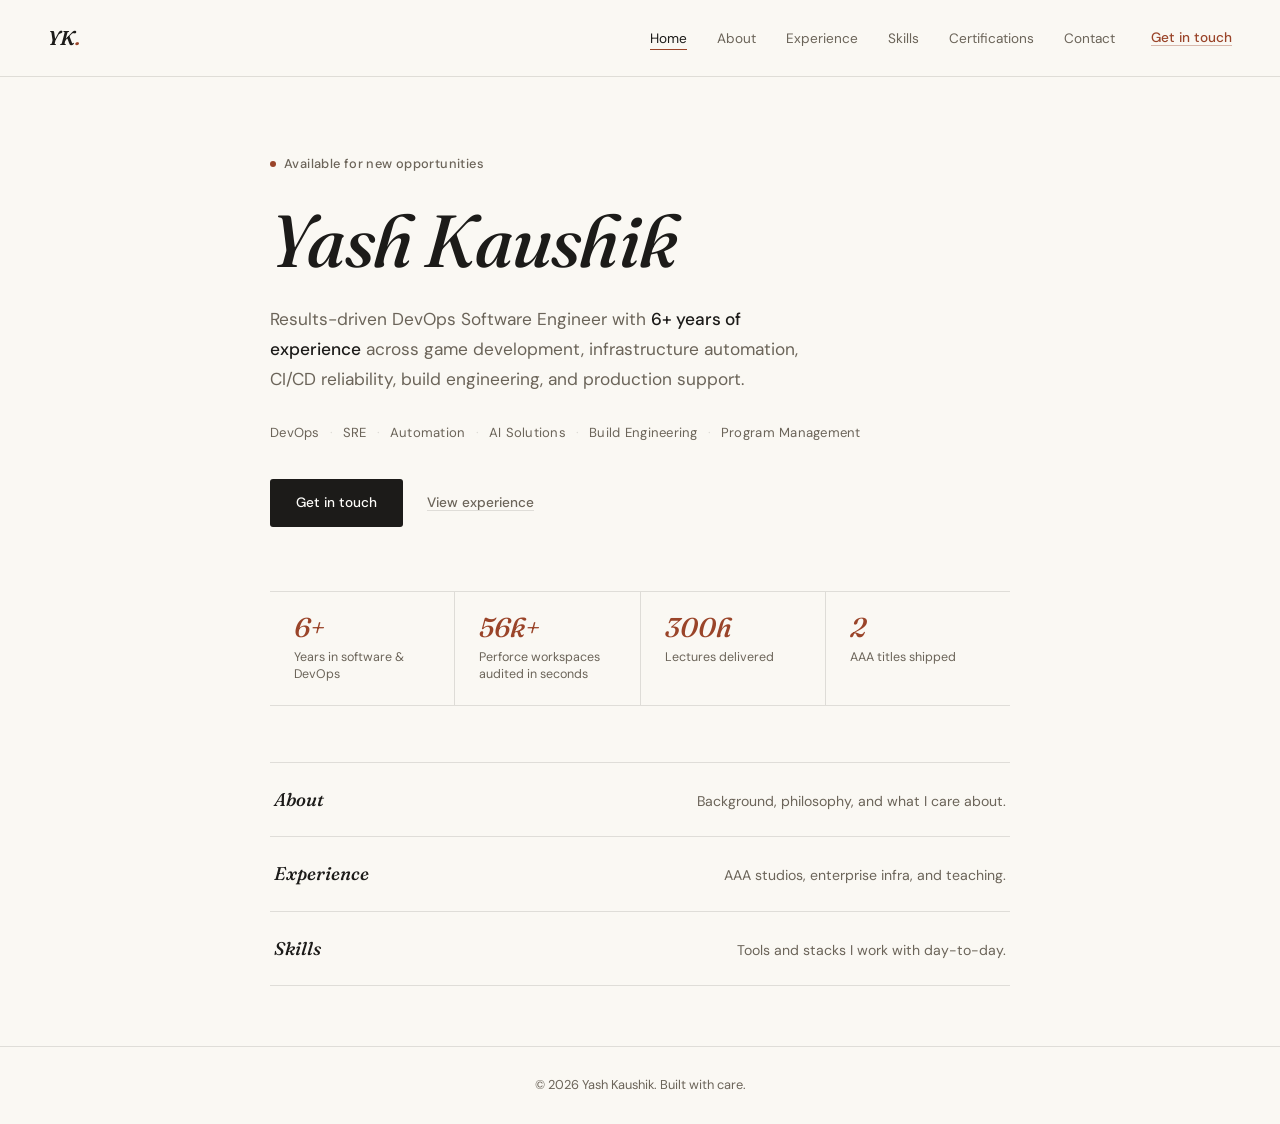
==== index.html @ f4d5ab9a "Fix broken subpage navigation on GitHub Pages Nav links used root-relative paths (/about.html), whic" ====
<!DOCTYPE html>
<html lang="en">
<head>
  <meta charset="UTF-8">
  <meta name="viewport" content="width=device-width, initial-scale=1.0">
  <title>Yash Kaushik — DevOps Software Engineer</title>
  <link rel="stylesheet" href="style.css">
</head>
<body>

  <nav>
    <a href="./" class="nav-logo">YK<span>.</span></a>
    <div class="nav-right">
      <ul class="nav-links">
        <li><a href="./" class="active">Home</a></li>
        <li><a href="about.html">About</a></li>
        <li><a href="experience.html">Experience</a></li>
        <li><a href="skills.html">Skills</a></li>
        <li><a href="certifications.html">Certifications</a></li>
        <li><a href="contact.html">Contact</a></li>
      </ul>
      <a href="contact.html" class="nav-cta">Get in touch</a>
      <button class="nav-hamburger" onclick="document.querySelector('.nav-links').classList.toggle('show')">
        <svg fill="none" viewBox="0 0 24 24" stroke-width="2"><path stroke-linecap="round" d="M4 6h16M4 12h16M4 18h16"/></svg>
      </button>
    </div>
  </nav>

  <main class="page-wrap hero">
    <div class="hero-badge">Available for new opportunities</div>

    <h1 class="hero-name">Yash Kaushik</h1>

    <p class="hero-desc">
      Results-driven DevOps Software Engineer with <strong>6+ years of experience</strong> across game development, infrastructure automation, CI/CD reliability, build engineering, and production support.
    </p>

    <div class="hero-tags">
      <span class="hero-tag">DevOps</span>
      <span class="hero-tag">SRE</span>
      <span class="hero-tag">Automation</span>
      <span class="hero-tag">AI Solutions</span>
      <span class="hero-tag">Build Engineering</span>
      <span class="hero-tag">Program Management</span>
    </div>

    <div class="hero-cta">
      <a href="contact.html" class="btn btn-primary">Get in touch</a>
      <a href="experience.html" class="btn btn-ghost">View experience</a>
    </div>

    <div class="stats-row">
      <div class="stat-card">
        <div class="stat-num">6+</div>
        <div class="stat-label">Years in software & DevOps</div>
      </div>
      <div class="stat-card">
        <div class="stat-num">56k+</div>
        <div class="stat-label">Perforce workspaces audited in seconds</div>
      </div>
      <div class="stat-card">
        <div class="stat-num">300h</div>
        <div class="stat-label">Lectures delivered</div>
      </div>
      <div class="stat-card">
        <div class="stat-num">2</div>
        <div class="stat-label">AAA titles shipped</div>
      </div>
    </div>

    <div class="section-cards">
      <a href="about.html" class="section-card">
        <h3>About</h3>
        <p>Background, philosophy, and what I care about.</p>
      </a>
      <a href="experience.html" class="section-card">
        <h3>Experience</h3>
        <p>AAA studios, enterprise infra, and teaching.</p>
      </a>
      <a href="skills.html" class="section-card">
        <h3>Skills</h3>
        <p>Tools and stacks I work with day-to-day.</p>
      </a>
    </div>
  </main>

  <footer>© 2026 Yash Kaushik. Built with care.</footer>
</body>
</html>
---- style.css ----
@import url('https://fonts.googleapis.com/css2?family=Fraunces:ital,opsz,wght@0,9..144,400;0,9..144,500;0,9..144,600;1,9..144,400;1,9..144,500&family=DM+Sans:ital,wght@0,300;0,400;0,500;1,400&display=swap');

*, *::before, *::after { box-sizing: border-box; margin: 0; padding: 0; }

:root {
  --bg: #faf8f3;
  --bg2: #fefdfa;
  --bg3: #f1efe6;
  --border: rgba(28, 25, 20, 0.12);
  --accent: #9a4429;
  --text: #1c1b19;
  --muted: #6b6459;
  --radius: 3px;
  --nav-height: 76px;
  --page-top-gap: 73px;
}

html {
  scroll-behavior: smooth;
  scroll-padding-top: calc(var(--nav-height) + 24px);
}

body {
  background: var(--bg);
  color: var(--text);
  font-family: 'DM Sans', system-ui, -apple-system, "Segoe UI", Roboto, "Helvetica Neue", Arial, sans-serif;
  font-size: 16px;
  line-height: 1.6;
  min-height: 100vh;
  display: flex;
  flex-direction: column;
  overflow-x: clip;
}

main, footer { min-width: 0; }

/* ── NAV ── */
nav {
  position: fixed;
  top: 0; left: 0; right: 0;
  z-index: 100;
  display: flex;
  justify-content: space-between;
  align-items: center;
  min-height: var(--nav-height);
  padding: 22px 48px;
  background: rgba(250, 248, 243, 0.94);
  border-bottom: 1px solid var(--border);
  backdrop-filter: blur(12px);
  -webkit-backdrop-filter: blur(12px);
}

.nav-logo {
  font-family: 'Fraunces', serif;
  font-style: italic;
  font-weight: 600;
  font-size: 1.25rem;
  color: var(--text);
  text-decoration: none;
}

.nav-logo span { color: var(--accent); }

.nav-right {
  display: flex;
  align-items: center;
  gap: 36px;
}

.nav-links {
  display: flex;
  gap: 30px;
  list-style: none;
}

.nav-links a {
  font-family: 'DM Sans', sans-serif;
  font-size: 0.85rem;
  font-weight: 400;
  color: var(--muted);
  text-decoration: none;
  padding-bottom: 2px;
  border-bottom: 1px solid transparent;
  transition: color 0.15s, border-color 0.15s;
}

.nav-links a:hover,
.nav-links a.active {
  color: var(--text);
  border-bottom-color: var(--accent);
}

.nav-cta {
  font-family: 'DM Sans', sans-serif;
  font-size: 0.85rem;
  font-weight: 500;
  color: var(--accent);
  text-decoration: underline;
  text-underline-offset: 3px;
  text-decoration-color: rgba(154,68,41,0.35);
  transition: text-decoration-color 0.15s;
}

.nav-cta:hover { text-decoration-color: var(--accent); }

.nav-hamburger {
  display: none;
  background: none;
  border: none;
  cursor: pointer;
  padding: 4px;
}

.nav-hamburger svg {
  width: 22px;
  height: 22px;
  stroke: var(--text);
}

/* ── ACCESSIBILITY ── */
a:focus-visible,
button:focus-visible {
  outline: 2px solid var(--accent);
  outline-offset: 4px;
  border-radius: var(--radius);
}

.nav-links a:focus-visible {
  color: var(--text);
  border-bottom-color: var(--accent);
}

/* ── MAIN ── */
.page-wrap {
  flex: 1;
  max-width: 820px;
  margin: 0 auto;
  padding: calc(var(--nav-height) + var(--page-top-gap)) 40px 80px;
  width: 100%;
}

.page-wrap-wide {
  max-width: 1120px;
}

/* ── SECTION LABEL ── */
.section-label {
  font-family: 'DM Sans', sans-serif;
  font-size: 0.75rem;
  font-weight: 500;
  color: var(--accent);
  letter-spacing: 0.1em;
  text-transform: uppercase;
  margin-bottom: 16px;
}

.page-heading {
  font-family: 'Fraunces', serif;
  font-size: clamp(2rem, 4vw, 2.9rem);
  font-weight: 500;
  font-style: italic;
  letter-spacing: -0.01em;
  color: var(--text);
  line-height: 1.2;
  margin-bottom: 36px;
}

.page-subheading {
  color: var(--muted);
  font-size: 1.02rem;
  line-height: 1.8;
  max-width: 620px;
  margin-bottom: 20px;
}

/* ── BUTTONS ── */
.btn {
  display: inline-flex;
  align-items: center;
  gap: 8px;
  padding: 13px 26px;
  border-radius: var(--radius);
  font-family: 'DM Sans', sans-serif;
  font-size: 0.85rem;
  font-weight: 500;
  text-decoration: none;
  transition:
    background-color 0.15s ease,
    color 0.15s ease,
    transform 0.15s ease,
    text-decoration-color 0.15s ease;
  cursor: pointer;
  border: none;
}

.btn-primary {
  background: var(--text);
  color: var(--bg2);
}

.btn-primary:hover {
  background: var(--accent);
  transform: translateY(-1px);
}

.btn-primary:active {
  transform: translateY(0);
}

.btn-ghost {
  background: transparent;
  color: var(--muted);
  padding: 13px 4px;
  text-decoration: underline;
  text-underline-offset: 3px;
  text-decoration-color: var(--border);
}

.btn-ghost:hover {
  color: var(--text);
  text-decoration-color: var(--muted);
}

/* ── HERO ── */
.hero {
  padding-top: calc(var(--nav-height) + var(--page-top-gap));
  padding-bottom: 60px;
}

.hero-badge {
  display: inline-flex;
  align-items: center;
  gap: 8px;
  font-family: 'DM Sans', sans-serif;
  font-size: 0.8rem;
  font-weight: 500;
  color: var(--muted);
  letter-spacing: 0.03em;
  margin-bottom: 28px;
}

.hero-badge::before {
  content: '';
  width: 6px;
  height: 6px;
  background: var(--accent);
  border-radius: 50%;
}

.hero-name {
  font-family: 'Fraunces', serif;
  font-style: italic;
  font-size: clamp(2.8rem, 7vw, 4.6rem);
  font-weight: 500;
  letter-spacing: -0.01em;
  color: var(--text);
  line-height: 1.05;
  margin-bottom: 24px;
}

.hero-desc {
  font-size: 1.08rem;
  color: var(--muted);
  line-height: 1.75;
  max-width: 560px;
  margin-bottom: 28px;
}

.hero-desc strong { color: var(--text); font-weight: 500; }

.hero-tags {
  display: flex;
  flex-wrap: wrap;
  align-items: center;
  gap: 0;
  margin-bottom: 36px;
  font-family: 'DM Sans', sans-serif;
  font-size: 0.82rem;
  color: var(--muted);
  letter-spacing: 0.02em;
}

.hero-tag { padding: 0; }

.hero-tag:not(:last-child)::after {
  content: '·';
  margin: 0 10px;
  color: var(--border);
}

.hero-cta {
  display: flex;
  align-items: center;
  gap: 20px;
  margin-bottom: 64px;
}

/* ── STATS ROW ── */
.stats-row {
  display: flex;
  border-top: 1px solid var(--border);
  border-bottom: 1px solid var(--border);
  margin-bottom: 56px;
}

.stat-card {
  flex: 1;
  padding: 22px 24px;
  text-align: left;
}

.stat-card:not(:last-child) { border-right: 1px solid var(--border); }

.stat-num {
  font-family: 'Fraunces', serif;
  font-style: italic;
  font-size: 1.7rem;
  font-weight: 500;
  color: var(--accent);
  line-height: 1;
}

.stat-label {
  font-size: 0.78rem;
  color: var(--muted);
  margin-top: 8px;
  line-height: 1.35;
}

/* ── SECTION CARDS (home) ── */
.section-cards {
  display: flex;
  flex-direction: column;
  border-top: 1px solid var(--border);
}

.section-card {
  display: flex;
  justify-content: space-between;
  align-items: baseline;
  gap: 24px;
  padding: 22px 4px;
  border-bottom: 1px solid var(--border);
  text-decoration: none;
  color: var(--text);
  transition: padding-left 0.15s;
}

.section-card:hover { padding-left: 10px; }

.section-card h3 {
  font-family: 'Fraunces', serif;
  font-style: italic;
  font-size: 1.15rem;
  font-weight: 500;
  flex-shrink: 0;
}

.section-card p {
  font-size: 0.88rem;
  color: var(--muted);
  line-height: 1.5;
  text-align: right;
}

/* ── ABOUT ── */
.about-text {
  color: var(--muted);
  font-size: 1.05rem;
  line-height: 1.9;
  max-width: 640px;
}

.about-text p + p { margin-top: 22px; }
.about-text strong { color: var(--text); font-weight: 500; }

/* ── EXPERIENCE TIMELINE ── */
.timeline {
  display: flex;
  flex-direction: column;
  border-top: 1px solid var(--border);
}

.job {
  padding: 32px 0;
  border-bottom: 1px solid var(--border);
}

.job-top {
  display: flex;
  justify-content: space-between;
  align-items: flex-start;
  margin-bottom: 4px;
}

.job-title {
  font-family: 'Fraunces', serif;
  font-style: italic;
  font-size: 1.15rem;
  font-weight: 500;
  color: var(--text);
}

.job-date {
  font-family: 'DM Sans', sans-serif;
  font-size: 0.78rem;
  color: var(--muted);
  white-space: nowrap;
  margin-left: 16px;
  margin-top: 4px;
}

.job-company {
  font-size: 0.88rem;
  color: var(--accent);
  font-weight: 500;
  margin-bottom: 18px;
}

.job-bullets {
  list-style: none;
  display: flex;
  flex-direction: column;
  gap: 10px;
}

.job-bullets li {
  font-size: 0.92rem;
  color: var(--muted);
  line-height: 1.65;
  padding-left: 16px;
  position: relative;
}

.job-bullets li::before {
  content: '—';
  position: absolute;
  left: 0;
  color: var(--border);
}

.job-bullets strong { color: var(--text); font-weight: 500; }

.job-note {
  font-family: 'DM Sans', sans-serif;
  font-style: normal;
  font-size: 0.72rem;
  color: var(--muted);
  font-weight: 400;
  margin-left: 8px;
}

.section-heading {
  font-family: 'Fraunces', serif;
  font-style: italic;
  font-weight: 500;
  font-size: 1.5rem;
  color: var(--text);
  margin: 64px 0 20px;
}

/* ── SKILLS ── */
.skills-intro {
  font-size: 1.05rem;
  color: var(--muted);
  margin-bottom: 40px;
}

.skills-grid {
  display: flex;
  flex-direction: column;
  border-top: 1px solid var(--border);
}

.skill-group {
  padding: 26px 0;
  border-bottom: 1px solid var(--border);
  display: flex;
  align-items: baseline;
  gap: 32px;
}

.skill-group-title {
  font-family: 'Fraunces', serif;
  font-style: italic;
  font-size: 1rem;
  font-weight: 500;
  color: var(--text);
  flex: 0 0 200px;
}

.tags {
  display: flex;
  flex-wrap: wrap;
  align-items: baseline;
  font-size: 0.88rem;
  color: var(--muted);
}

.tag { padding: 0; }

.tag:not(:last-child)::after {
  content: '·';
  margin: 0 10px;
  color: var(--border);
}

/* ── CONTACT ── */
.contact-cards {
  display: flex;
  flex-direction: column;
  border-top: 1px solid var(--border);
  margin-bottom: 40px;
}

.contact-card {
  display: flex;
  justify-content: space-between;
  align-items: baseline;
  gap: 24px;
  padding: 24px 4px;
  border-bottom: 1px solid var(--border);
  text-decoration: none;
  color: var(--text);
  transition: padding-left 0.15s;
}

.contact-card:hover { padding-left: 10px; }

.contact-card h3 {
  font-family: 'Fraunces', serif;
  font-style: italic;
  font-size: 1.1rem;
  font-weight: 500;
  flex-shrink: 0;
}

.contact-card .contact-detail {
  font-size: 0.88rem;
  color: var(--accent);
  font-weight: 500;
}

.contact-card .contact-action {
  font-size: 0.82rem;
  color: var(--muted);
}

.contact-location {
  padding-top: 24px;
  border-top: 1px solid var(--border);
}

.contact-location h3 {
  font-family: 'Fraunces', serif;
  font-style: italic;
  font-size: 1.05rem;
  font-weight: 500;
  margin-bottom: 6px;
}

.contact-location p {
  font-size: 0.92rem;
  color: var(--muted);
}

/* ── FOOTER ── */
footer {
  text-align: center;
  padding: 28px 40px;
  border-top: 1px solid var(--border);
  font-size: 0.8rem;
  color: var(--muted);
}

/* ── RESPONSIVE ── */
@media (max-width: 768px) {
  :root {
    --nav-height: 61px;
    --page-top-gap: 49px;
  }

  nav {
    padding: 16px 20px;
  }

  .nav-links {
    display: none;
  }

  .nav-links.show {
    display: flex;
    position: absolute;
    top: calc(100% + 8px);
    right: 20px;
    min-width: 180px;
    padding: 16px 20px;
    flex-direction: column;
    gap: 14px;
    background: var(--bg2);
    border: 1px solid var(--border);
    border-radius: var(--radius);
    box-shadow: 0 12px 30px rgba(28, 25, 20, 0.08);
  }

  .nav-links.show a {
    color: var(--text);
  }

  .nav-cta {
    display: none;
  }

  .nav-hamburger {
    display: block;
  }

  .page-wrap {
    padding: calc(var(--nav-height) + var(--page-top-gap)) 20px 50px;
  }

  .hero {
    padding-top: calc(var(--nav-height) + var(--page-top-gap));
  }

  .stats-row {
    flex-wrap: wrap;
  }

  .stat-card {
    flex: 0 0 50%;
  }

  .stat-card:nth-child(2n) {
    border-right: none;
  }

  .stat-card:nth-child(-n+2) {
    border-bottom: 1px solid var(--border);
    padding-bottom: 22px;
  }

  .section-card {
    flex-direction: column;
    gap: 4px;
  }

  .section-card p {
    text-align: left;
  }

  .skill-group {
    flex-direction: column;
    gap: 10px;
  }

  .skill-group-title {
    flex: none;
  }

  .contact-card {
    flex-direction: column;
    gap: 4px;
  }

  .job-top {
    flex-direction: column;
    gap: 4px;
  }

  .job-date {
    margin-left: 0;
  }
}

/* ── REDUCED MOTION ── */
@media (prefers-reduced-motion: reduce) {
  html {
    scroll-behavior: auto;
  }

  *,
  *::before,
  *::after {
    animation-duration: 0.01ms !important;
    animation-iteration-count: 1 !important;
    scroll-behavior: auto !important;
    transition-duration: 0.01ms !important;
  }
}
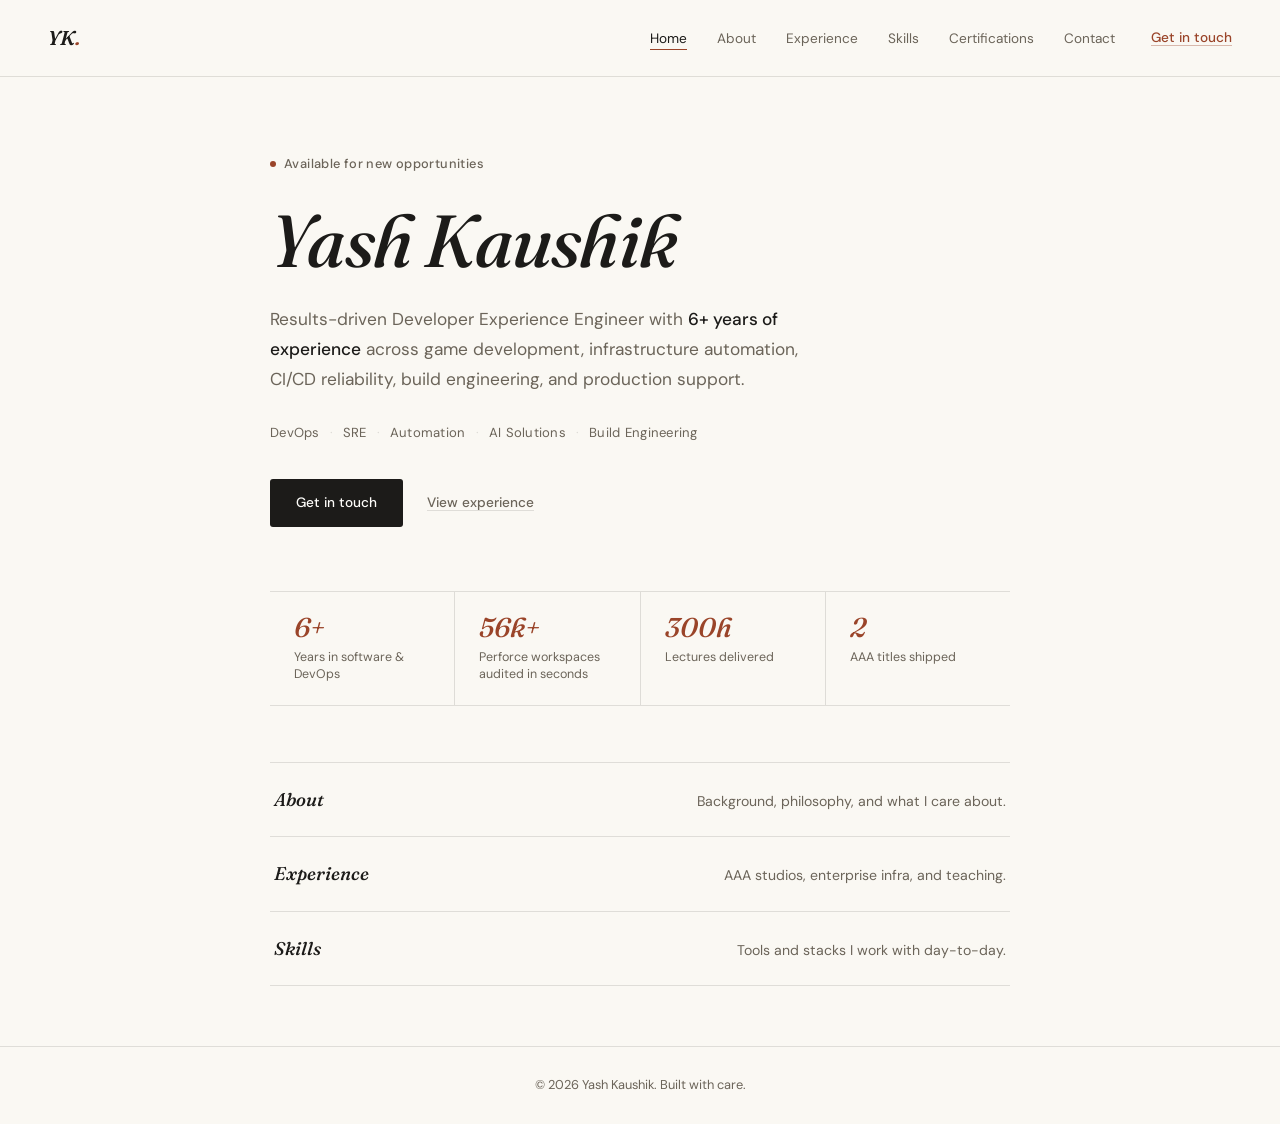
==== commit 3aa728a2: "Refactor: Update job title to Developer Experience Engineer across multiple pages" ====
--- a/index.html
+++ b/index.html
@@ -3,7 +3,11 @@
 <head>
   <meta charset="UTF-8">
   <meta name="viewport" content="width=device-width, initial-scale=1.0">
-  <title>Yash Kaushik — DevOps Software Engineer</title>
+  <title>Yash Kaushik — Developer Experience Engineer</title>
+  <meta name="description" content="Yash Kaushik — Developer Experience Engineer with 6+ years of experience across game development, infrastructure automation, CI/CD reliability, and build engineering. Based in Toronto, open to remote roles across Canada.">
+  <link rel="preconnect" href="https://fonts.googleapis.com">
+  <link rel="preconnect" href="https://fonts.gstatic.com" crossorigin>
+  <link rel="stylesheet" href="https://fonts.googleapis.com/css2?family=Fraunces:ital,opsz,wght@0,9..144,400;0,9..144,500;0,9..144,600;1,9..144,400;1,9..144,500&family=DM+Sans:ital,wght@0,300;0,400;0,500;1,400&display=swap">
   <link rel="stylesheet" href="style.css">
 </head>
 <body>
@@ -11,7 +15,7 @@
   <nav>
     <a href="./" class="nav-logo">YK<span>.</span></a>
     <div class="nav-right">
-      <ul class="nav-links">
+      <ul id="primary-nav" class="nav-links">
         <li><a href="./" class="active">Home</a></li>
         <li><a href="about.html">About</a></li>
         <li><a href="experience.html">Experience</a></li>
@@ -20,8 +24,8 @@
         <li><a href="contact.html">Contact</a></li>
       </ul>
       <a href="contact.html" class="nav-cta">Get in touch</a>
-      <button class="nav-hamburger" onclick="document.querySelector('.nav-links').classList.toggle('show')">
-        <svg fill="none" viewBox="0 0 24 24" stroke-width="2"><path stroke-linecap="round" d="M4 6h16M4 12h16M4 18h16"/></svg>
+      <button class="nav-hamburger" aria-controls="primary-nav" aria-expanded="false" aria-label="Toggle navigation" onclick="(function(btn){const nav=document.getElementById('primary-nav'); nav.classList.toggle('show'); const expanded=nav.classList.contains('show'); btn.setAttribute('aria-expanded', expanded);})(this)">
+        <svg fill="none" viewBox="0 0 24 24" stroke-width="2" aria-hidden="true"><path stroke-linecap="round" d="M4 6h16M4 12h16M4 18h16"/></svg>
       </button>
     </div>
   </nav>
@@ -32,7 +36,7 @@
     <h1 class="hero-name">Yash Kaushik</h1>
 
     <p class="hero-desc">
-      Results-driven DevOps Software Engineer with <strong>6+ years of experience</strong> across game development, infrastructure automation, CI/CD reliability, build engineering, and production support.
+      Results-driven Developer Experience Engineer with <strong>6+ years of experience</strong> across game development, infrastructure automation, CI/CD reliability, build engineering, and production support.
     </p>
 
     <div class="hero-tags">
@@ -41,7 +45,6 @@
       <span class="hero-tag">Automation</span>
       <span class="hero-tag">AI Solutions</span>
       <span class="hero-tag">Build Engineering</span>
-      <span class="hero-tag">Program Management</span>
     </div>
 
     <div class="hero-cta">
@@ -70,15 +73,15 @@
 
     <div class="section-cards">
       <a href="about.html" class="section-card">
-        <h3>About</h3>
+        <h2>About</h2>
         <p>Background, philosophy, and what I care about.</p>
       </a>
       <a href="experience.html" class="section-card">
-        <h3>Experience</h3>
+        <h2>Experience</h2>
         <p>AAA studios, enterprise infra, and teaching.</p>
       </a>
       <a href="skills.html" class="section-card">
-        <h3>Skills</h3>
+        <h2>Skills</h2>
         <p>Tools and stacks I work with day-to-day.</p>
       </a>
     </div>
--- a/style.css
+++ b/style.css
@@ -1,5 +1,3 @@
-@import url('https://fonts.googleapis.com/css2?family=Fraunces:ital,opsz,wght@0,9..144,400;0,9..144,500;0,9..144,600;1,9..144,400;1,9..144,500&family=DM+Sans:ital,wght@0,300;0,400;0,500;1,400&display=swap');
-
 *, *::before, *::after { box-sizing: border-box; margin: 0; padding: 0; }
 
 :root {
@@ -348,7 +346,7 @@
 
 .section-card:hover { padding-left: 10px; }
 
-.section-card h3 {
+.section-card h2 {
   font-family: 'Fraunces', serif;
   font-style: italic;
   font-size: 1.15rem;
@@ -527,7 +525,7 @@
 
 .contact-card:hover { padding-left: 10px; }
 
-.contact-card h3 {
+.contact-card h2 {
   font-family: 'Fraunces', serif;
   font-style: italic;
   font-size: 1.1rem;
@@ -551,7 +549,7 @@
   border-top: 1px solid var(--border);
 }
 
-.contact-location h3 {
+.contact-location h2 {
   font-family: 'Fraunces', serif;
   font-style: italic;
   font-size: 1.05rem;
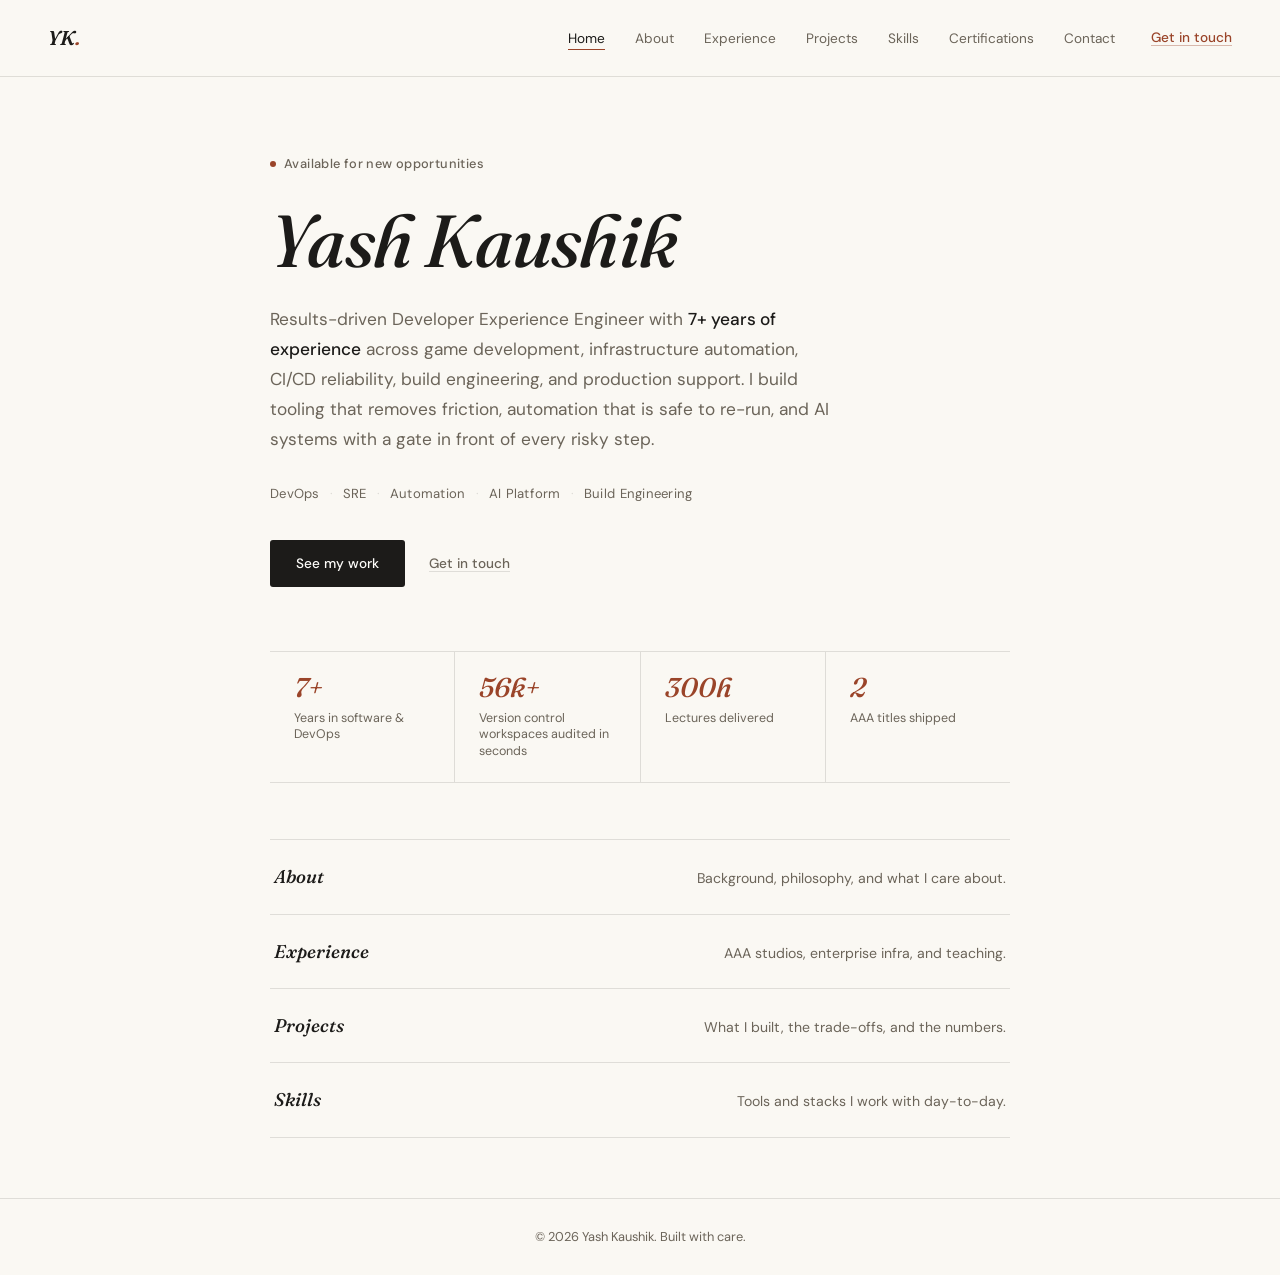
==== commit f1556642: "Update with recent project" ====
--- a/index.html
+++ b/index.html
@@ -4,21 +4,91 @@
   <meta charset="UTF-8">
   <meta name="viewport" content="width=device-width, initial-scale=1.0">
   <title>Yash Kaushik — Developer Experience Engineer</title>
-  <meta name="description" content="Yash Kaushik — Developer Experience Engineer with 6+ years of experience across game development, infrastructure automation, CI/CD reliability, and build engineering. Based in Toronto, open to remote roles across Canada.">
+  <meta name="description" content="Yash Kaushik — Developer Experience Engineer with 7+ years of experience across game development, infrastructure automation, CI/CD reliability, build engineering, and AI platform work. Based in Toronto, open to remote roles across Canada.">
+  <link rel="canonical" href="https://yashkaushik.dev/">
+  <meta name="author" content="Yash Kaushik">
+  <meta name="theme-color" content="#faf8f3">
+
+  <!-- Open Graph / social link previews -->
+  <meta property="og:type" content="website">
+  <meta property="og:site_name" content="Yash Kaushik">
+  <meta property="og:url" content="https://yashkaushik.dev/">
+  <meta property="og:title" content="Yash Kaushik — Developer Experience Engineer">
+  <meta property="og:description" content="7+ years across game development, infrastructure automation, CI/CD reliability, build engineering, and AI platform work. Toronto, open to remote across Canada.">
+  <meta property="og:image" content="https://yashkaushik.dev/og.png">
+  <meta property="og:image:width" content="1200">
+  <meta property="og:image:height" content="630">
+  <meta property="og:image:alt" content="Yash Kaushik — Developer Experience Engineer">
+  <meta property="og:locale" content="en_CA">
+
+  <link rel="icon" href="favicon.svg" type="image/svg+xml">
+  <link rel="icon" href="favicon.ico" sizes="any">
+  <link rel="apple-touch-icon" href="apple-touch-icon.png">
+
   <link rel="preconnect" href="https://fonts.googleapis.com">
   <link rel="preconnect" href="https://fonts.gstatic.com" crossorigin>
   <link rel="stylesheet" href="https://fonts.googleapis.com/css2?family=Fraunces:ital,opsz,wght@0,9..144,400;0,9..144,500;0,9..144,600;1,9..144,400;1,9..144,500&family=DM+Sans:ital,wght@0,300;0,400;0,500;1,400&display=swap">
   <link rel="stylesheet" href="style.css">
+
+  <script type="application/ld+json">
+  {
+    "@context": "https://schema.org",
+    "@type": "Person",
+    "name": "Yash Kaushik",
+    "url": "https://yashkaushik.dev/",
+    "image": "https://yashkaushik.dev/og.png",
+    "email": "mailto:yash@yashkaushik.dev",
+    "jobTitle": "Developer Experience Engineer",
+    "description": "Developer Experience Engineer with 7+ years across game development, infrastructure automation, CI/CD reliability, build engineering, and AI platform work.",
+    "worksFor": {
+      "@type": "Organization",
+      "name": "Maxis — Electronic Arts"
+    },
+    "address": {
+      "@type": "PostalAddress",
+      "addressLocality": "Toronto",
+      "addressRegion": "ON",
+      "addressCountry": "CA"
+    },
+    "alumniOf": [
+      { "@type": "CollegeOrUniversity", "name": "St. Lawrence College" },
+      { "@type": "CollegeOrUniversity", "name": "Amity University" }
+    ],
+    "knowsAbout": [
+      "Developer Experience",
+      "DevOps",
+      "Site Reliability Engineering",
+      "Build Engineering",
+      "CI/CD",
+      "Jenkins",
+      "Perforce",
+      "Kubernetes",
+      "Terraform",
+      "Python",
+      "Infrastructure Automation",
+      "Observability",
+      "Secrets Management",
+      "LLM Application Engineering",
+      "Retrieval-Augmented Generation"
+    ],
+    "sameAs": [
+      "https://www.linkedin.com/in/ykaushik/",
+      "https://www.credly.com/badges/6662dbac-fc09-47ce-a47d-d33e557e9053"
+    ]
+  }
+  </script>
 </head>
 <body>
+  <a class="skip-link" href="#main-content">Skip to content</a>
 
   <nav>
     <a href="./" class="nav-logo">YK<span>.</span></a>
     <div class="nav-right">
       <ul id="primary-nav" class="nav-links">
-        <li><a href="./" class="active">Home</a></li>
+        <li><a href="./" class="active" aria-current="page">Home</a></li>
         <li><a href="about.html">About</a></li>
         <li><a href="experience.html">Experience</a></li>
+        <li><a href="projects.html">Projects</a></li>
         <li><a href="skills.html">Skills</a></li>
         <li><a href="certifications.html">Certifications</a></li>
         <li><a href="contact.html">Contact</a></li>
@@ -30,36 +100,36 @@
     </div>
   </nav>
 
-  <main class="page-wrap hero">
+  <main id="main-content" tabindex="-1" class="page-wrap hero">
     <div class="hero-badge">Available for new opportunities</div>
 
     <h1 class="hero-name">Yash Kaushik</h1>
 
     <p class="hero-desc">
-      Results-driven Developer Experience Engineer with <strong>6+ years of experience</strong> across game development, infrastructure automation, CI/CD reliability, build engineering, and production support.
+      Results-driven Developer Experience Engineer with <strong>7+ years of experience</strong> across game development, infrastructure automation, CI/CD reliability, build engineering, and production support. I build tooling that removes friction, automation that is safe to re-run, and AI systems with a gate in front of every risky step.
     </p>
 
     <div class="hero-tags">
       <span class="hero-tag">DevOps</span>
       <span class="hero-tag">SRE</span>
       <span class="hero-tag">Automation</span>
-      <span class="hero-tag">AI Solutions</span>
+      <span class="hero-tag">AI Platform</span>
       <span class="hero-tag">Build Engineering</span>
     </div>
 
     <div class="hero-cta">
-      <a href="contact.html" class="btn btn-primary">Get in touch</a>
-      <a href="experience.html" class="btn btn-ghost">View experience</a>
+      <a href="projects.html" class="btn btn-primary">See my work</a>
+      <a href="contact.html" class="btn btn-ghost">Get in touch</a>
     </div>
 
     <div class="stats-row">
       <div class="stat-card">
-        <div class="stat-num">6+</div>
+        <div class="stat-num">7+</div>
         <div class="stat-label">Years in software & DevOps</div>
       </div>
       <div class="stat-card">
         <div class="stat-num">56k+</div>
-        <div class="stat-label">Perforce workspaces audited in seconds</div>
+        <div class="stat-label">Version control workspaces audited in seconds</div>
       </div>
       <div class="stat-card">
         <div class="stat-num">300h</div>
@@ -80,6 +150,10 @@
         <h2>Experience</h2>
         <p>AAA studios, enterprise infra, and teaching.</p>
       </a>
+      <a href="projects.html" class="section-card">
+        <h2>Projects</h2>
+        <p>What I built, the trade-offs, and the numbers.</p>
+      </a>
       <a href="skills.html" class="section-card">
         <h2>Skills</h2>
         <p>Tools and stacks I work with day-to-day.</p>
--- a/style.css
+++ b/style.css
@@ -293,6 +293,14 @@
   margin-bottom: 64px;
 }
 
+/* Bottom-of-page call to action, same shape as .hero-cta. */
+.page-cta {
+  display: flex;
+  align-items: center;
+  gap: 20px;
+  margin-top: 56px;
+}
+
 /* ── STATS ROW ── */
 .stats-row {
   display: flex;
@@ -464,6 +472,17 @@
   margin-bottom: 40px;
 }
 
+.skills-intro a {
+  color: var(--accent);
+  font-weight: 500;
+  text-decoration: underline;
+  text-underline-offset: 3px;
+  text-decoration-color: rgba(154, 68, 41, 0.35);
+  transition: text-decoration-color 0.15s;
+}
+
+.skills-intro a:hover { text-decoration-color: var(--accent); }
+
 .skills-grid {
   display: flex;
   flex-direction: column;
@@ -560,6 +579,169 @@
 .contact-location p {
   font-size: 0.92rem;
   color: var(--muted);
+}
+
+/* ── CERTIFICATIONS ── */
+/* Wrapper for the certifications teaser on about.html — matches .about-text width. */
+.certifications { max-width: 640px; }
+
+.cert-list {
+  display: flex;
+  flex-direction: column;
+  border-top: 1px solid var(--border);
+}
+
+.cert-item {
+  padding: 28px 0;
+  border-bottom: 1px solid var(--border);
+}
+
+.cert-item h2 {
+  font-family: 'Fraunces', serif;
+  font-style: italic;
+  font-size: 1.15rem;
+  font-weight: 500;
+  color: var(--text);
+  margin-bottom: 4px;
+}
+
+.cert-issuer {
+  font-size: 0.88rem;
+  color: var(--accent);
+  font-weight: 500;
+  margin-bottom: 8px;
+}
+
+.cert-item p {
+  font-size: 0.9rem;
+  color: var(--muted);
+  line-height: 1.6;
+}
+
+.cert-item .btn-ghost { padding-left: 0; padding-right: 0; }
+
+.cert-status {
+  display: inline-block;
+  font-size: 0.7rem;
+  font-weight: 500;
+  letter-spacing: 0.08em;
+  text-transform: uppercase;
+  color: var(--accent);
+  border: 1px solid var(--border);
+  border-radius: var(--radius);
+  padding: 2px 8px;
+  margin-left: 10px;
+  vertical-align: middle;
+}
+
+/* ── PROJECTS ── */
+.page-note {
+  font-size: 0.88rem;
+  color: var(--muted);
+  line-height: 1.7;
+  max-width: 660px;
+  margin-bottom: 44px;
+  padding: 14px 18px;
+  background: var(--bg3);
+  border-radius: var(--radius);
+}
+
+.page-note strong { color: var(--text); font-weight: 500; }
+
+.project-problem {
+  font-size: 0.95rem;
+  color: var(--muted);
+  line-height: 1.75;
+  max-width: 680px;
+  margin-bottom: 18px;
+}
+
+.project-problem strong { color: var(--text); font-weight: 500; }
+
+.project-outcome {
+  margin-top: 18px;
+  padding: 13px 18px;
+  background: var(--bg3);
+  border-left: 2px solid var(--accent);
+  border-radius: var(--radius);
+  font-size: 0.9rem;
+  color: var(--muted);
+  line-height: 1.65;
+}
+
+.project-outcome strong { color: var(--text); font-weight: 500; }
+
+.project-outcome a {
+  color: var(--accent);
+  font-weight: 500;
+  text-decoration: underline;
+  text-underline-offset: 3px;
+  text-decoration-color: rgba(154, 68, 41, 0.35);
+  transition: text-decoration-color 0.15s;
+}
+
+.project-outcome a:hover { text-decoration-color: var(--accent); }
+
+/* Phase label inside a long project card, so a multi-part build reads as
+   stages rather than one flat bullet list. Matches .project-stack-label. */
+.project-phase {
+  font-family: 'DM Sans', sans-serif;
+  font-size: 0.7rem;
+  font-weight: 500;
+  letter-spacing: 0.1em;
+  text-transform: uppercase;
+  color: var(--accent);
+  margin: 22px 0 8px;
+}
+
+.project-stack {
+  display: flex;
+  align-items: baseline;
+  gap: 16px;
+  margin-top: 20px;
+}
+
+.project-stack-label {
+  font-family: 'DM Sans', sans-serif;
+  font-size: 0.7rem;
+  font-weight: 500;
+  letter-spacing: 0.1em;
+  text-transform: uppercase;
+  color: var(--accent);
+  flex-shrink: 0;
+}
+
+.project-stack .tags { font-size: 0.82rem; }
+
+/* ── PRINCIPLES ── */
+.principles {
+  display: grid;
+  grid-template-columns: repeat(2, minmax(0, 1fr));
+  gap: 1px;
+  background: var(--border);
+  border: 1px solid var(--border);
+  border-radius: var(--radius);
+  overflow: hidden;
+}
+
+.principle {
+  background: var(--bg2);
+  padding: 22px 24px;
+}
+
+.principle h3 {
+  font-family: 'Fraunces', serif;
+  font-style: italic;
+  font-size: 1rem;
+  font-weight: 500;
+  color: var(--text);
+  margin-bottom: 8px;
+}
+
+.principle p {
+  font-size: 0.86rem;
+  color: var(--muted);
+  line-height: 1.65;
 }
 
 /* ── FOOTER ── */
@@ -671,6 +853,26 @@
   }
 }
 
+/* ── NAV FIT (7 items need a little more room) ── */
+@media (max-width: 1080px) and (min-width: 769px) {
+  nav { padding: 22px 28px; }
+  .nav-right { gap: 22px; }
+  .nav-links { gap: 19px; }
+  .nav-links a { font-size: 0.8rem; }
+}
+
+/* ── RESPONSIVE: projects & certifications ── */
+@media (max-width: 768px) {
+  .principles {
+    grid-template-columns: minmax(0, 1fr);
+  }
+
+  .project-stack {
+    flex-direction: column;
+    gap: 8px;
+  }
+}
+
 /* ── REDUCED MOTION ── */
 @media (prefers-reduced-motion: reduce) {
   html {
@@ -685,4 +887,20 @@
     scroll-behavior: auto !important;
     transition-duration: 0.01ms !important;
   }
-}+}
+/* Keyboard navigation and touch targets. */
+.skip-link {
+  position: fixed;
+  top: 8px;
+  left: 16px;
+  z-index: 200;
+  padding: 10px 16px;
+  background: var(--text);
+  color: var(--bg2);
+  transform: translateY(-160%);
+}
+.skip-link:focus { transform: translateY(0); }
+.nav-hamburger { min-width: 44px; min-height: 44px; }
+@media (max-width: 768px) {
+  :root { --nav-height: 76px; }
+}
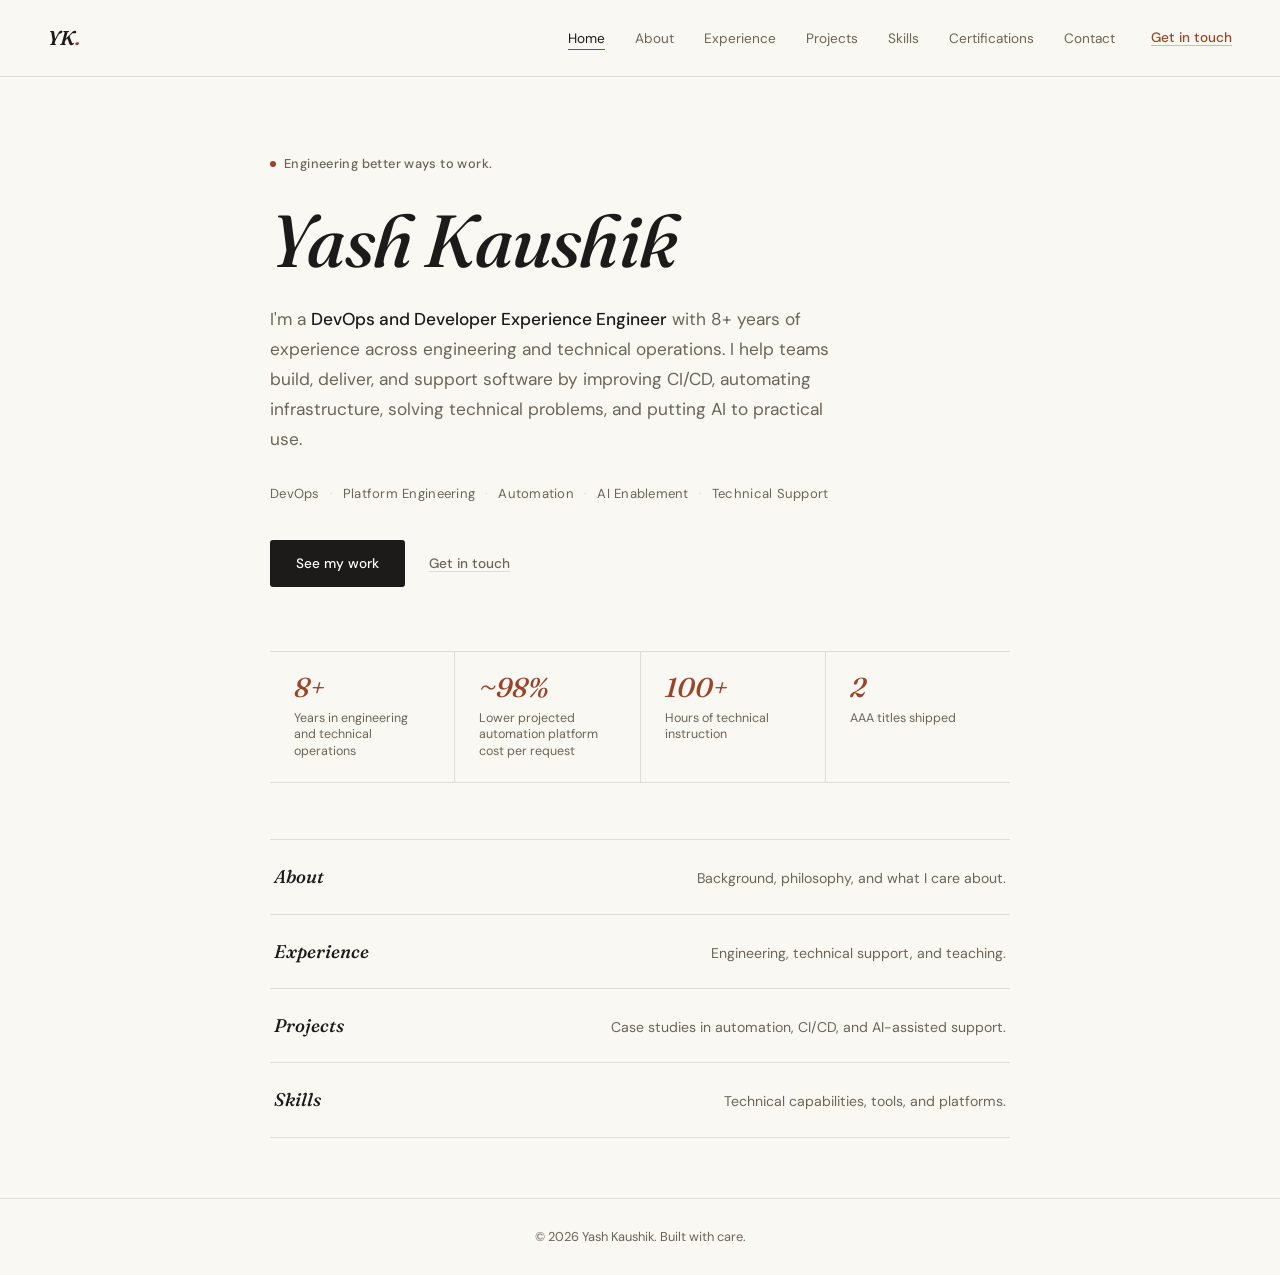
==== commit 24056f62: "Align portfolio with DevOps and developer experience positioning" ====
--- a/index.html
+++ b/index.html
@@ -3,8 +3,8 @@
 <head>
   <meta charset="UTF-8">
   <meta name="viewport" content="width=device-width, initial-scale=1.0">
-  <title>Yash Kaushik — Developer Experience Engineer</title>
-  <meta name="description" content="Yash Kaushik — Developer Experience Engineer with 7+ years of experience across game development, infrastructure automation, CI/CD reliability, build engineering, and AI platform work. Based in Toronto, open to remote roles across Canada.">
+  <title>Yash Kaushik | DevOps &amp; Developer Experience Engineer</title>
+  <meta name="description" content="DevOps and Developer Experience Engineer with 8+ years across engineering and technical operations. Based in Barrie, Ontario, Canada.">
   <link rel="canonical" href="https://yashkaushik.dev/">
   <meta name="author" content="Yash Kaushik">
   <meta name="theme-color" content="#faf8f3">
@@ -13,12 +13,12 @@
   <meta property="og:type" content="website">
   <meta property="og:site_name" content="Yash Kaushik">
   <meta property="og:url" content="https://yashkaushik.dev/">
-  <meta property="og:title" content="Yash Kaushik — Developer Experience Engineer">
-  <meta property="og:description" content="7+ years across game development, infrastructure automation, CI/CD reliability, build engineering, and AI platform work. Toronto, open to remote across Canada.">
+  <meta property="og:title" content="Yash Kaushik | DevOps &amp; Developer Experience Engineer">
+  <meta property="og:description" content="DevOps and Developer Experience Engineer with 8+ years across engineering and technical operations. Based in Barrie, Ontario, Canada.">
   <meta property="og:image" content="https://yashkaushik.dev/og.png">
   <meta property="og:image:width" content="1200">
   <meta property="og:image:height" content="630">
-  <meta property="og:image:alt" content="Yash Kaushik — Developer Experience Engineer">
+  <meta property="og:image:alt" content="Yash Kaushik, DevOps &amp; Developer Experience Engineer">
   <meta property="og:locale" content="en_CA">
 
   <link rel="icon" href="favicon.svg" type="image/svg+xml">
@@ -38,42 +38,48 @@
     "url": "https://yashkaushik.dev/",
     "image": "https://yashkaushik.dev/og.png",
     "email": "mailto:yash@yashkaushik.dev",
-    "jobTitle": "Developer Experience Engineer",
-    "description": "Developer Experience Engineer with 7+ years across game development, infrastructure automation, CI/CD reliability, build engineering, and AI platform work.",
-    "worksFor": {
-      "@type": "Organization",
-      "name": "Maxis — Electronic Arts"
-    },
+    "jobTitle": "DevOps and Developer Experience Engineer",
+    "description": "DevOps and Developer Experience Engineer with 8+ years across engineering and technical operations. Based in Barrie, Ontario, Canada.",
     "address": {
       "@type": "PostalAddress",
-      "addressLocality": "Toronto",
+      "addressLocality": "Barrie",
       "addressRegion": "ON",
       "addressCountry": "CA"
     },
     "alumniOf": [
-      { "@type": "CollegeOrUniversity", "name": "St. Lawrence College" },
-      { "@type": "CollegeOrUniversity", "name": "Amity University" }
+      {
+        "@type": "CollegeOrUniversity",
+        "name": "St. Lawrence College"
+      },
+      {
+        "@type": "CollegeOrUniversity",
+        "name": "Amity University"
+      }
     ],
     "knowsAbout": [
       "Developer Experience",
       "DevOps",
-      "Site Reliability Engineering",
-      "Build Engineering",
+      "AI Enablement",
+      "Platform Engineering",
+      "Technical Support Engineering",
+      "Infrastructure Automation",
       "CI/CD",
+      "Build and Release Engineering",
+      "Developer Productivity",
       "Jenkins",
       "Perforce",
       "Kubernetes",
       "Terraform",
       "Python",
-      "Infrastructure Automation",
       "Observability",
       "Secrets Management",
-      "LLM Application Engineering",
+      "Model Context Protocol (MCP)",
       "Retrieval-Augmented Generation"
     ],
     "sameAs": [
       "https://www.linkedin.com/in/ykaushik/",
-      "https://www.credly.com/badges/6662dbac-fc09-47ce-a47d-d33e557e9053"
+      "https://www.credly.com/badges/6662dbac-fc09-47ce-a47d-d33e557e9053",
+      "https://github.com/mayamoh-indie"
     ]
   }
   </script>
@@ -84,6 +90,9 @@
   <nav>
     <a href="./" class="nav-logo">YK<span>.</span></a>
     <div class="nav-right">
+      <button class="nav-hamburger" aria-controls="primary-nav" aria-expanded="false" aria-label="Toggle navigation" onclick="(function(btn){const nav=document.getElementById('primary-nav'); nav.classList.toggle('show'); const expanded=nav.classList.contains('show'); btn.setAttribute('aria-expanded', expanded);})(this)">
+        <svg fill="none" viewBox="0 0 24 24" stroke-width="2" aria-hidden="true"><path stroke-linecap="round" d="M4 6h16M4 12h16M4 18h16"/></svg>
+      </button>
       <ul id="primary-nav" class="nav-links">
         <li><a href="./" class="active" aria-current="page">Home</a></li>
         <li><a href="about.html">About</a></li>
@@ -94,27 +103,24 @@
         <li><a href="contact.html">Contact</a></li>
       </ul>
       <a href="contact.html" class="nav-cta">Get in touch</a>
-      <button class="nav-hamburger" aria-controls="primary-nav" aria-expanded="false" aria-label="Toggle navigation" onclick="(function(btn){const nav=document.getElementById('primary-nav'); nav.classList.toggle('show'); const expanded=nav.classList.contains('show'); btn.setAttribute('aria-expanded', expanded);})(this)">
-        <svg fill="none" viewBox="0 0 24 24" stroke-width="2" aria-hidden="true"><path stroke-linecap="round" d="M4 6h16M4 12h16M4 18h16"/></svg>
-      </button>
     </div>
   </nav>
 
   <main id="main-content" tabindex="-1" class="page-wrap hero">
-    <div class="hero-badge">Available for new opportunities</div>
+    <p class="hero-badge">Engineering better ways to work.</p>
 
     <h1 class="hero-name">Yash Kaushik</h1>
 
     <p class="hero-desc">
-      Results-driven Developer Experience Engineer with <strong>7+ years of experience</strong> across game development, infrastructure automation, CI/CD reliability, build engineering, and production support. I build tooling that removes friction, automation that is safe to re-run, and AI systems with a gate in front of every risky step.
+      I'm a <strong>DevOps and Developer Experience Engineer</strong> with 8+ years of experience across engineering and technical operations. I help teams build, deliver, and support software by improving CI/CD, automating infrastructure, solving technical problems, and putting AI to practical use.
     </p>
 
     <div class="hero-tags">
       <span class="hero-tag">DevOps</span>
-      <span class="hero-tag">SRE</span>
+      <span class="hero-tag">Platform Engineering</span>
       <span class="hero-tag">Automation</span>
-      <span class="hero-tag">AI Platform</span>
-      <span class="hero-tag">Build Engineering</span>
+      <span class="hero-tag">AI Enablement</span>
+      <span class="hero-tag">Technical Support</span>
     </div>
 
     <div class="hero-cta">
@@ -124,16 +130,16 @@
 
     <div class="stats-row">
       <div class="stat-card">
-        <div class="stat-num">7+</div>
-        <div class="stat-label">Years in software & DevOps</div>
+        <div class="stat-num">8+</div>
+        <div class="stat-label">Years in engineering and technical operations</div>
       </div>
       <div class="stat-card">
-        <div class="stat-num">56k+</div>
-        <div class="stat-label">Version control workspaces audited in seconds</div>
+        <div class="stat-num">~98%</div>
+        <div class="stat-label">Lower projected automation platform cost per request</div>
       </div>
       <div class="stat-card">
-        <div class="stat-num">300h</div>
-        <div class="stat-label">Lectures delivered</div>
+        <div class="stat-num">100+</div>
+        <div class="stat-label">Hours of technical instruction</div>
       </div>
       <div class="stat-card">
         <div class="stat-num">2</div>
@@ -148,15 +154,15 @@
       </a>
       <a href="experience.html" class="section-card">
         <h2>Experience</h2>
-        <p>AAA studios, enterprise infra, and teaching.</p>
+        <p>Engineering, technical support, and teaching.</p>
       </a>
       <a href="projects.html" class="section-card">
         <h2>Projects</h2>
-        <p>What I built, the trade-offs, and the numbers.</p>
+        <p>Case studies in automation, CI/CD, and AI-assisted support.</p>
       </a>
       <a href="skills.html" class="section-card">
         <h2>Skills</h2>
-        <p>Tools and stacks I work with day-to-day.</p>
+        <p>Technical capabilities, tools, and platforms.</p>
       </a>
     </div>
   </main>
--- a/style.css
+++ b/style.css
@@ -670,6 +670,8 @@
 }
 
 .project-outcome strong { color: var(--text); font-weight: 500; }
+
+.project-outcome + .project-problem { margin-top: 18px; }
 
 .project-outcome a {
   color: var(--accent);
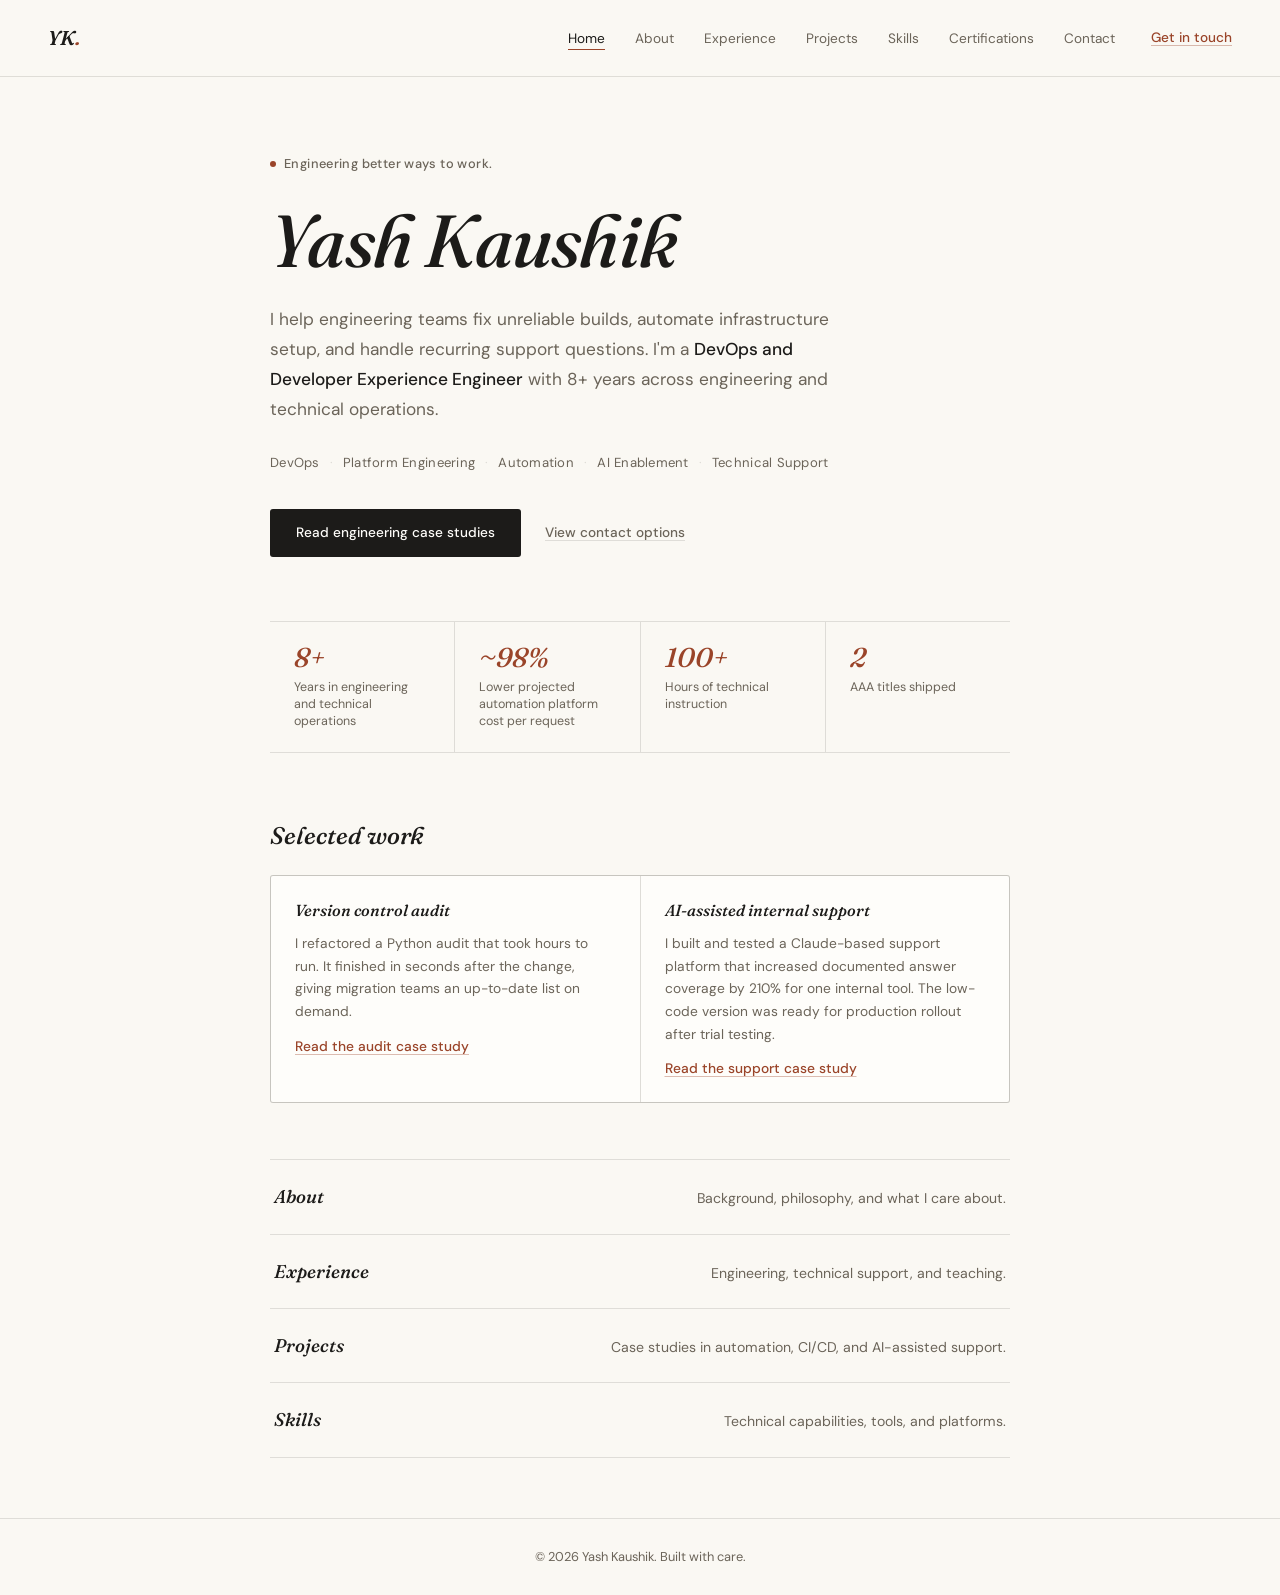
==== commit 02fe5664: "Clarify portfolio positioning and feature selected work" ====
--- a/index.html
+++ b/index.html
@@ -112,7 +112,7 @@
     <h1 class="hero-name">Yash Kaushik</h1>
 
     <p class="hero-desc">
-      I'm a <strong>DevOps and Developer Experience Engineer</strong> with 8+ years of experience across engineering and technical operations. I help teams build, deliver, and support software by improving CI/CD, automating infrastructure, solving technical problems, and putting AI to practical use.
+      I help engineering teams fix unreliable builds, automate infrastructure setup, and handle recurring support questions. I'm a <strong>DevOps and Developer Experience Engineer</strong> with 8+ years across engineering and technical operations.
     </p>
 
     <div class="hero-tags">
@@ -124,8 +124,8 @@
     </div>
 
     <div class="hero-cta">
-      <a href="projects.html" class="btn btn-primary">See my work</a>
-      <a href="contact.html" class="btn btn-ghost">Get in touch</a>
+      <a href="projects.html" class="btn btn-primary">Read engineering case studies</a>
+      <a href="contact.html" class="btn btn-ghost">View contact options</a>
     </div>
 
     <div class="stats-row">
@@ -146,6 +146,22 @@
         <div class="stat-label">AAA titles shipped</div>
       </div>
     </div>
+
+    <section class="selected-work" aria-labelledby="selected-work-heading">
+      <h2 class="section-heading" id="selected-work-heading">Selected work</h2>
+      <div class="principles">
+        <article class="principle">
+          <h3>Version control audit</h3>
+          <p>I refactored a Python audit that took hours to run. It finished in seconds after the change, giving migration teams an up-to-date list on demand.</p>
+          <p><a href="projects.html#version-control-audit">Read the audit case study</a></p>
+        </article>
+        <article class="principle">
+          <h3>AI-assisted internal support</h3>
+          <p>I built and tested a Claude-based support platform that increased documented answer coverage by 210% for one internal tool. The low-code version was ready for production rollout after trial testing.</p>
+          <p><a href="projects.html#ai-assisted-support">Read the support case study</a></p>
+        </article>
+      </div>
+    </section>
 
     <div class="section-cards">
       <a href="about.html" class="section-card">
--- a/style.css
+++ b/style.css
@@ -333,6 +333,11 @@
   line-height: 1.35;
 }
 
+/* ── SELECTED WORK (home) ── */
+.selected-work { margin-bottom: 56px; }
+
+.selected-work p + p { margin-top: 12px; }
+
 /* ── SECTION CARDS (home) ── */
 .section-cards {
   display: flex;
@@ -673,7 +678,8 @@
 
 .project-outcome + .project-problem { margin-top: 18px; }
 
-.project-outcome a {
+.project-outcome a,
+.selected-work a {
   color: var(--accent);
   font-weight: 500;
   text-decoration: underline;
@@ -682,7 +688,8 @@
   transition: text-decoration-color 0.15s;
 }
 
-.project-outcome a:hover { text-decoration-color: var(--accent); }
+.project-outcome a:hover,
+.selected-work a:hover { text-decoration-color: var(--accent); }
 
 /* Phase label inside a long project card, so a multi-part build reads as
    stages rather than one flat bullet list. Matches .project-stack-label. */
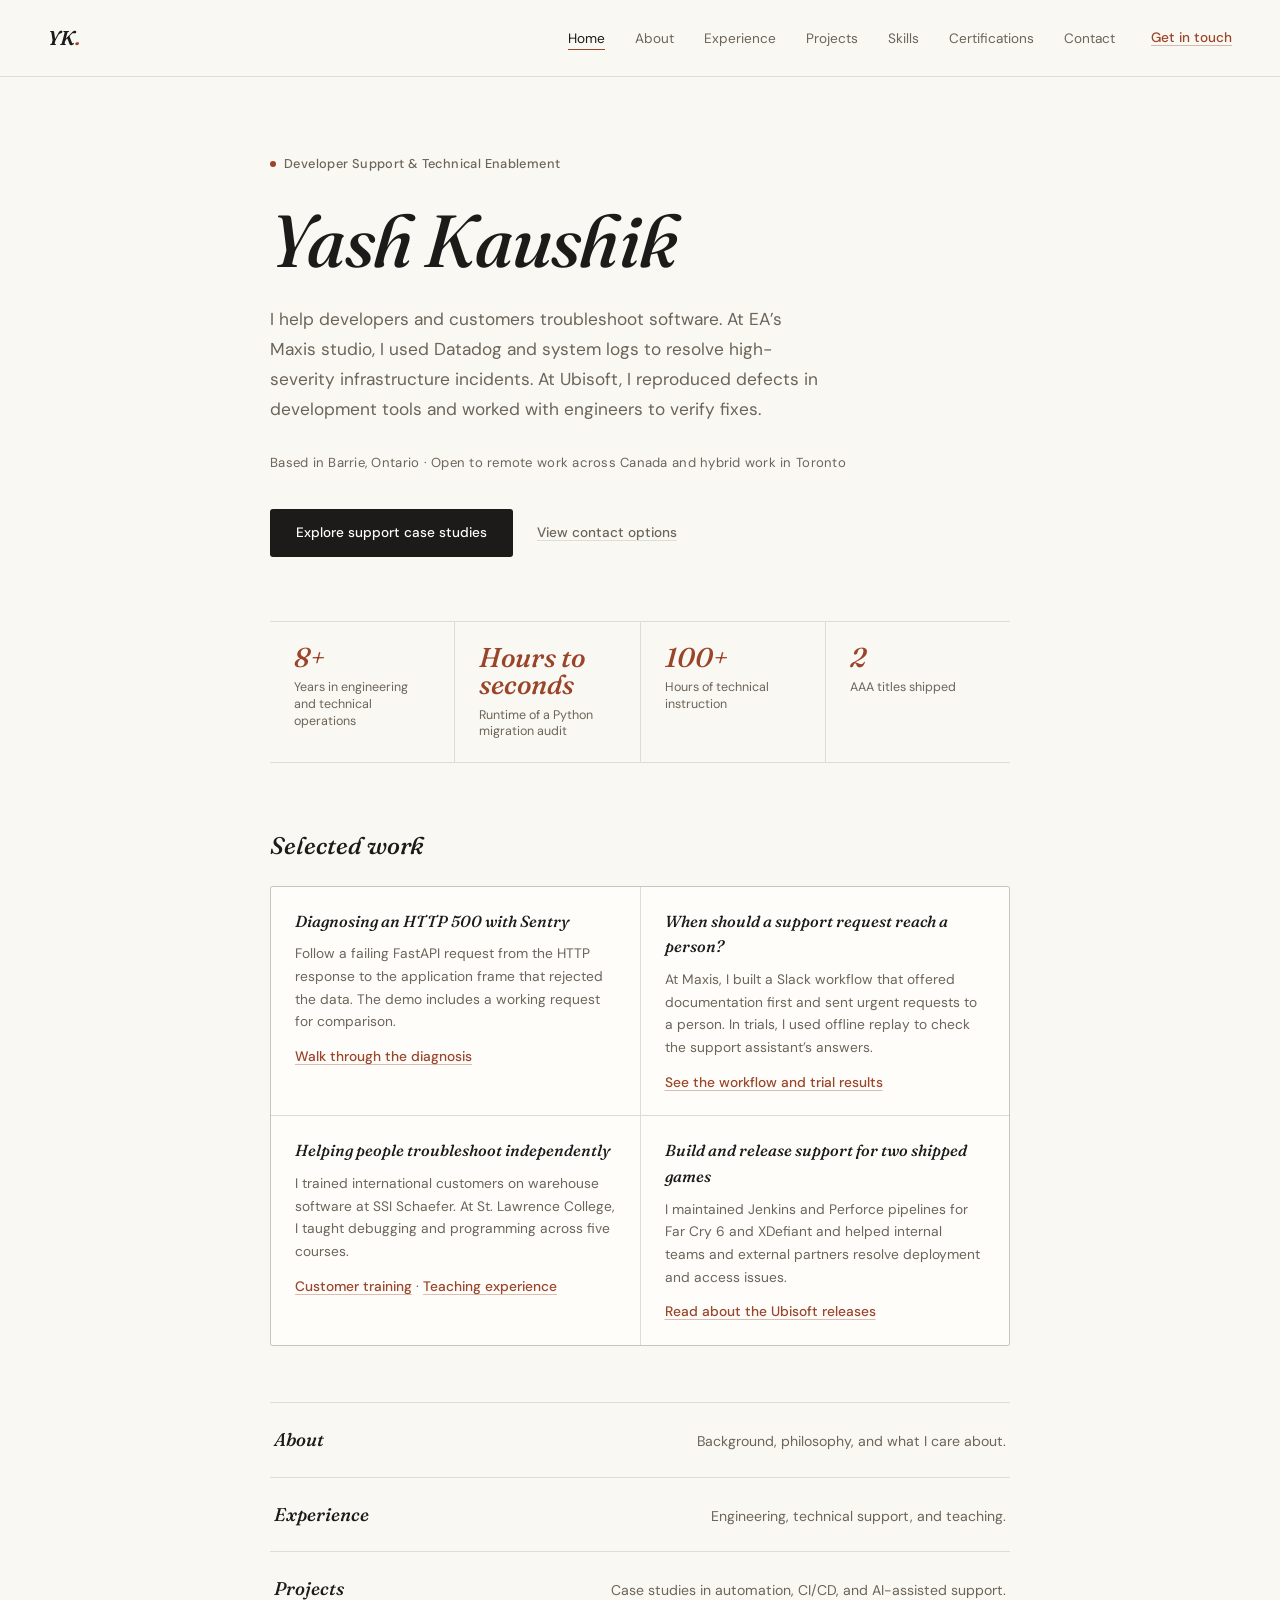
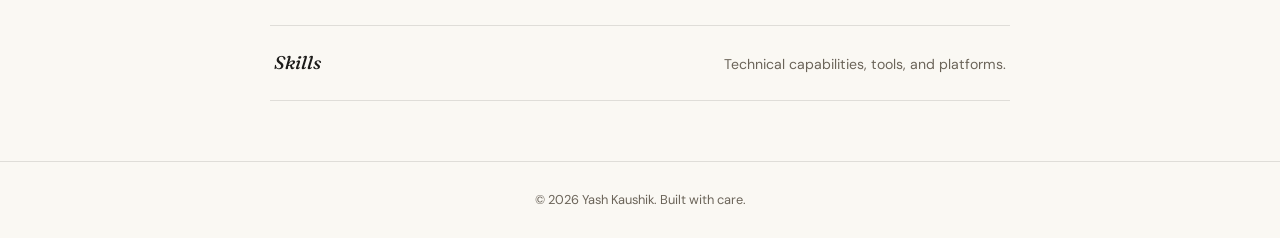
==== commit 1ed3e049: "Feature developer support investigations, training, and enablement" ====
--- a/index.html
+++ b/index.html
@@ -3,8 +3,8 @@
 <head>
   <meta charset="UTF-8">
   <meta name="viewport" content="width=device-width, initial-scale=1.0">
-  <title>Yash Kaushik | DevOps &amp; Developer Experience Engineer</title>
-  <meta name="description" content="DevOps and Developer Experience Engineer with 8+ years across engineering and technical operations. Based in Barrie, Ontario, Canada.">
+  <title>Yash Kaushik | Developer Support &amp; Technical Enablement</title>
+  <meta name="description" content="Developer support, incident response, and technical training at EA, Ubisoft, and SSI Schaefer. Based in Barrie and open to remote Canada or hybrid Toronto roles.">
   <link rel="canonical" href="https://yashkaushik.dev/">
   <meta name="author" content="Yash Kaushik">
   <meta name="theme-color" content="#faf8f3">
@@ -13,12 +13,12 @@
   <meta property="og:type" content="website">
   <meta property="og:site_name" content="Yash Kaushik">
   <meta property="og:url" content="https://yashkaushik.dev/">
-  <meta property="og:title" content="Yash Kaushik | DevOps &amp; Developer Experience Engineer">
-  <meta property="og:description" content="DevOps and Developer Experience Engineer with 8+ years across engineering and technical operations. Based in Barrie, Ontario, Canada.">
+  <meta property="og:title" content="Yash Kaushik | Developer Support &amp; Technical Enablement">
+  <meta property="og:description" content="Developer support, incident response, and technical training at EA, Ubisoft, and SSI Schaefer. Based in Barrie and open to remote Canada or hybrid Toronto roles.">
   <meta property="og:image" content="https://yashkaushik.dev/og.png">
   <meta property="og:image:width" content="1200">
   <meta property="og:image:height" content="630">
-  <meta property="og:image:alt" content="Yash Kaushik, DevOps &amp; Developer Experience Engineer">
+  <meta property="og:image:alt" content="Yash Kaushik, Developer Support &amp; Technical Enablement">
   <meta property="og:locale" content="en_CA">
 
   <link rel="icon" href="favicon.svg" type="image/svg+xml">
@@ -38,8 +38,7 @@
     "url": "https://yashkaushik.dev/",
     "image": "https://yashkaushik.dev/og.png",
     "email": "mailto:yash@yashkaushik.dev",
-    "jobTitle": "DevOps and Developer Experience Engineer",
-    "description": "DevOps and Developer Experience Engineer with 8+ years across engineering and technical operations. Based in Barrie, Ontario, Canada.",
+    "description": "Developer support, incident response, and technical training at EA, Ubisoft, and SSI Schaefer. Based in Barrie and open to remote Canada or hybrid Toronto roles.",
     "address": {
       "@type": "PostalAddress",
       "addressLocality": "Barrie",
@@ -57,6 +56,10 @@
       }
     ],
     "knowsAbout": [
+      "Developer Support",
+      "Incident Response",
+      "Root Cause Analysis",
+      "Technical Enablement",
       "Developer Experience",
       "DevOps",
       "AI Enablement",
@@ -107,24 +110,18 @@
   </nav>
 
   <main id="main-content" tabindex="-1" class="page-wrap hero">
-    <p class="hero-badge">Engineering better ways to work.</p>
+    <p class="hero-badge">Developer Support &amp; Technical Enablement</p>
 
     <h1 class="hero-name">Yash Kaushik</h1>
 
     <p class="hero-desc">
-      I help engineering teams fix unreliable builds, automate infrastructure setup, and handle recurring support questions. I'm a <strong>DevOps and Developer Experience Engineer</strong> with 8+ years across engineering and technical operations.
+      I help developers and customers troubleshoot software. At EA’s Maxis studio, I used Datadog and system logs to resolve high-severity infrastructure incidents. At Ubisoft, I reproduced defects in development tools and worked with engineers to verify fixes.
     </p>
 
-    <div class="hero-tags">
-      <span class="hero-tag">DevOps</span>
-      <span class="hero-tag">Platform Engineering</span>
-      <span class="hero-tag">Automation</span>
-      <span class="hero-tag">AI Enablement</span>
-      <span class="hero-tag">Technical Support</span>
-    </div>
+    <p class="hero-tags">Based in Barrie, Ontario · Open to remote work across Canada and hybrid work in Toronto</p>
 
     <div class="hero-cta">
-      <a href="projects.html" class="btn btn-primary">Read engineering case studies</a>
+      <a href="projects.html" class="btn btn-primary">Explore support case studies</a>
       <a href="contact.html" class="btn btn-ghost">View contact options</a>
     </div>
 
@@ -134,8 +131,8 @@
         <div class="stat-label">Years in engineering and technical operations</div>
       </div>
       <div class="stat-card">
-        <div class="stat-num">~98%</div>
-        <div class="stat-label">Lower projected automation platform cost per request</div>
+        <div class="stat-num">Hours to seconds</div>
+        <div class="stat-label">Runtime of a Python migration audit</div>
       </div>
       <div class="stat-card">
         <div class="stat-num">100+</div>
@@ -151,14 +148,24 @@
       <h2 class="section-heading" id="selected-work-heading">Selected work</h2>
       <div class="principles">
         <article class="principle">
-          <h3>Version control audit</h3>
-          <p>I refactored a Python audit that took hours to run. It finished in seconds after the change, giving migration teams an up-to-date list on demand.</p>
-          <p><a href="projects.html#version-control-audit">Read the audit case study</a></p>
+          <h3>Diagnosing an HTTP 500 with Sentry</h3>
+          <p>Follow a failing FastAPI request from the HTTP response to the application frame that rejected the data. The demo includes a working request for comparison.</p>
+          <p><a href="projects.html#sentry-troubleshooting">Walk through the diagnosis</a></p>
         </article>
         <article class="principle">
-          <h3>AI-assisted internal support</h3>
-          <p>I built and tested a Claude-based support platform that increased documented answer coverage by 210% for one internal tool. The low-code version was ready for production rollout after trial testing.</p>
-          <p><a href="projects.html#ai-assisted-support">Read the support case study</a></p>
+          <h3>When should a support request reach a person?</h3>
+          <p>At Maxis, I built a Slack workflow that offered documentation first and sent urgent requests to a person. In trials, I used offline replay to check the support assistant’s answers.</p>
+          <p><a href="projects.html#ai-assisted-support">See the workflow and trial results</a></p>
+        </article>
+        <article class="principle">
+          <h3>Helping people troubleshoot independently</h3>
+          <p>I trained international customers on warehouse software at SSI Schaefer. At St. Lawrence College, I taught debugging and programming across five courses.</p>
+          <p><a href="experience.html#customer-support">Customer training</a> · <a href="experience.html#technical-instruction">Teaching experience</a></p>
+        </article>
+        <article class="principle">
+          <h3>Build and release support for two shipped games</h3>
+          <p>I maintained Jenkins and Perforce pipelines for Far Cry 6 and XDefiant and helped internal teams and external partners resolve deployment and access issues.</p>
+          <p><a href="experience.html#ubisoft-release">Read about the Ubisoft releases</a></p>
         </article>
       </div>
     </section>
